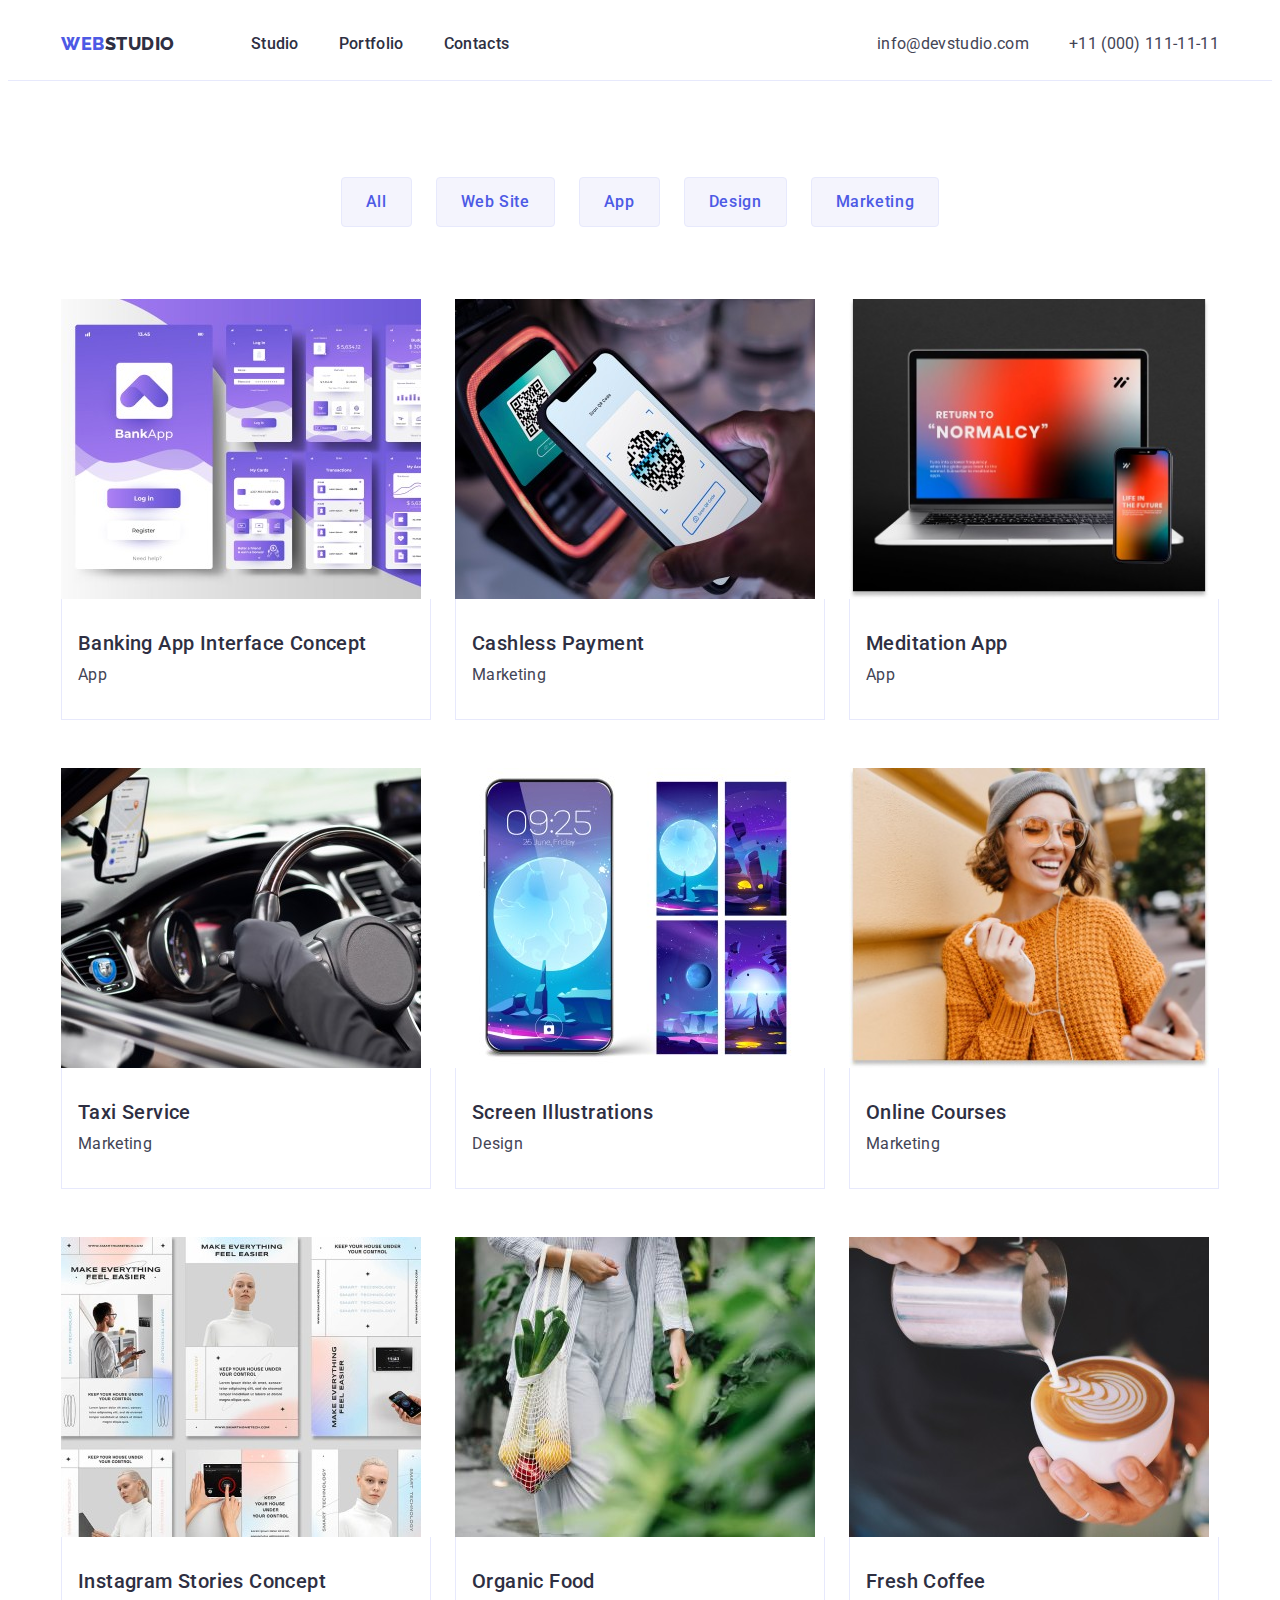
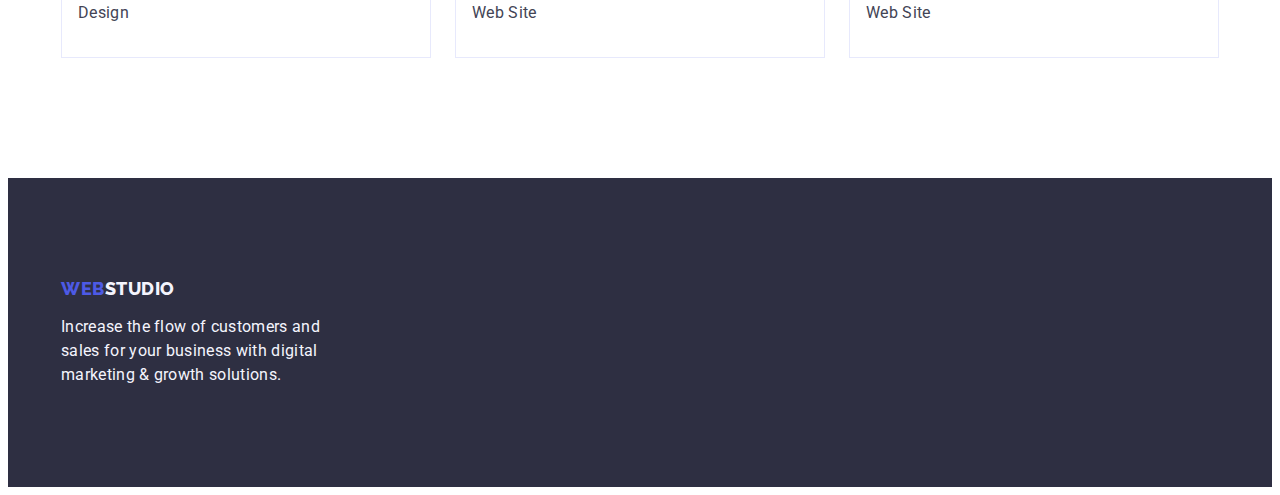
==== portfolio.html @ 17274f80 "Start" ====
<!DOCTYPE html>
<html lang="en">

<head>
    <meta charset="UTF-8">
    <meta http-equiv="X-UA-Compatible" content="IE=edge">
    <meta name="viewport" content="width=device-width, initial-scale=1.0">
    <meta name="description" content="WebStudio main page">
    <title>WebStudio - Effective Solutions for Your Business!</title>
    <link rel="preconnect" href="https://fonts.googleapis.com">
    <link rel="preconnect" href="https://fonts.gstatic.com" crossorigin>
    <link
        href="https://fonts.googleapis.com/css2?family=Raleway:wght@800&amp;family=Roboto:wght@400;500;700;900&amp;display=swap"
        rel="stylesheet">
    <link rel="stylesheet" href="https://cdnjs.cloudflare.com/ajax/libs/modern-normalize/2.0.0/modern-normalize.min.css"
        integrity="sha512-4xo8blKMVCiXpTaLzQSLSw3KFOVPWhm/TRtuPVc4WG6kUgjH6J03IBuG7JZPkcWMxJ5huwaBpOpnwYElP/m6wg=="
        crossorigin="anonymous" referrerpolicy="no-referrer" />

    <link rel="stylesheet" href="./css/styles.css">
</head>

<body>
    <header class="header">
        <div class="container header-container">
            <nav class="navigation-wrap">
                <a href="./index.html" class="logo link">Web<span class="header-studio-color">Studio</span></a>
                <ul class="list navigation-list">
                    <li><a href="./index.html" class="header-link link">Studio</a></li>
                    <li><a href="./portfolio.html" class="header-link link">Portfolio</a></li>
                    <li><a href="" class="header-link link">Contacts</a></li>
                </ul>
            </nav>
            <address class="header-address">
                <ul class="list address-list">
                    <li> <a href="mailto:info@devstudio.com" class="contact-link link">info@devstudio.com</a> </li>
                    <li> <a href="tel:+110001111111" class="contact-link link">+11 (000) 111-11-11</a> </li>
                </ul>
            </address>
        </div>
    </header>

    <main>
        <section class="section portfolio-main-section">
            <div class="container">
                <h1 class="visually-hidden"> Our works </h1>

                <ul class="list portfolio-buttons-wrap">
                    <li><button type="button" class="portfolio-filter-button">All</button></li>
                    <li><button type="button" class="portfolio-filter-button">Web Site</button></li>
                    <li><button type="button" class="portfolio-filter-button">App</button></li>
                    <li><button type="button" class="portfolio-filter-button">Design</button></li>
                    <li><button type="button" class="portfolio-filter-button">Marketing</button></li>
                </ul>

                <ul class="list portfolio-project-wrap">
                    <li class="portfolio-project-item">
                        <a class="link"> <img src="./images/banking-app-interface.jpg"
                                alt="The interface of a banking app" width="360" height="300">
                            <div class="portfolio-item-wrap">
                                <h2 class="portfolio-project-subhead">Banking App Interface Concept</h2>
                                <p class="portfolio-project-text">App</p>
                            </div>
                        </a>
                    </li>
                    <li class="portfolio-project-item">
                        <a class="link"> <img src="./images/cashless-payment.jpg"
                                alt="A phone scanning QR code for payment" width="360" height="300">
                            <div class="portfolio-item-wrap">
                                <h2 class="portfolio-project-subhead">Cashless Payment</h2>
                                <p class="portfolio-project-text">Marketing</p>
                            </div>
                        </a>
                    </li>
                    <li class="portfolio-project-item">
                        <a class="link"> <img src="./images/meditation-app.jpg"
                                alt="Interface of the meditation app on laptom and phone" width="360" height="300">
                            <div class="portfolio-item-wrap">
                                <h2 class="portfolio-project-subhead">Meditation App</h2>
                                <p class="portfolio-project-text">App</p>
                            </div>
                        </a>
                    </li>
                    <li class="portfolio-project-item">
                        <a class="link"> <img src="./images/taxi-service.jpg"
                                alt="A man driving a car looking at map on his phone" width="360" height="300">
                            <div class="portfolio-item-wrap">
                                <h2 class="portfolio-project-subhead">Taxi Service</h2>
                                <p class="portfolio-project-text">Marketing</p>
                            </div>
                        </a>
                    </li>
                    <li class="portfolio-project-item">
                        <a class="link"> <img src="./images/screen-illustrations.jpg"
                                alt=" Wallpapers with the Moon on a phone" width="360" height="300">
                            <div class="portfolio-item-wrap">
                                <h2 class="portfolio-project-subhead">Screen Illustrations</h2>
                                <p class="portfolio-project-text">Design</p>
                            </div>
                        </a>
                    </li>
                    <li class="portfolio-project-item">
                        <a class="link"> <img src="./images/online-courses.jpg" alt="A happy woman looking at her phone"
                                width="360" height="300">
                            <div class="portfolio-item-wrap">
                                <h2 class="portfolio-project-subhead">Online Courses</h2>
                                <p class="portfolio-project-text">Marketing</p>
                            </div>
                        </a>
                    </li>
                    <li class="portfolio-project-item">
                        <a class="link"> <img src="./images/instagram-stories.jpg"
                                alt="Various examples of stylelized Instagram stories" width="360" height="300">
                            <div class="portfolio-item-wrap">
                                <h2 class="portfolio-project-subhead">Instagram Stories Concept</h2>
                                <p class="portfolio-project-text">Design</p>
                            </div>
                        </a>
                    </li>
                    <li class="portfolio-project-item">
                        <a class="link"> <img src="./images/organic-food.jpg"
                                alt="A wooman walking with a bag of vegetables" width="360" height="300">
                            <div class="portfolio-item-wrap">
                                <h2 class="portfolio-project-subhead">Organic Food</h2>
                                <p class="portfolio-project-text">Web Site</p>
                            </div>
                        </a>
                    </li>
                    <li class="portfolio-project-item">
                        <a class="link"> <img src="./images/fresh-coffee.jpg" alt="A man pouring himself a cofee"
                                width="360" height="300">
                            <div class="portfolio-item-wrap">
                                <h2 class="portfolio-project-subhead">Fresh Coffee</h2>
                                <p class="portfolio-project-text">Web Site</p>
                            </div>
                        </a>
                    </li>
                </ul>
            </div>
        </section>
    </main>

    <footer class="footer">
        <div class="container">
            <a href="./index.html" class="logo link footer-logo">Web<span class="footer-studio-color">Studio</span></a>
            <p class="copyright-text">Increase the flow of customers and sales for your business with digital marketing
                &
                growth solutions.</p>
        </div>
    </footer>
</body>

</html>
---- css/styles.css ----
:root {
  --iris-color: #4d5ae5;
  --ocean-color: #404bbf;
  --navyblue-color: #2e2f42;
  --green-color: #31d0aa;
  --slate-color: #434455;
  --light-slate-color: #8e8f99;
  --cornflower-color: #e7e9fc;
  --cloud-color: #f4f4fd;
  --navyblue-modal-color: rgba(46, 47, 66, 0.4);
  --grey-color: rgba(46, 47, 66, 0.7);
  --white-color: #ffffff;
  --dairy-color: #fcfcfc;
}

body {
  font-family: "Roboto", sans-serif;
  color: #434455;
  background-color: #ffffff;
}

p,
ul,
ol,
h1,
h2,
h3,
h4,
h5,
h6 {
  margin: 0;
}

img {
  display: block;
}

ul {
  margin-top: 0;
  margin-bottom: 0;
  padding-left: 0;
}
.visually-hidden {
  position: absolute;
  width: 1px;
  height: 1px;
  margin: -1px;
  border: 0;
  padding: 0;

  white-space: nowrap;
  clip-path: inset(100%);
  clip: rect(0 0 0 0);
  overflow: hidden;
}

.logo {
  color: #4d5ae5;
  font-family: "Raleway", sans-serif;
  font-weight: 800;
  font-size: 18px;
  line-height: 1.17;
  letter-spacing: 0.03em;
  text-transform: uppercase;
  margin-right: 76px;
}

.link {
  text-decoration: none;
}

.list {
  list-style-type: none;
}

.container {
  width: 100%;
  max-width: 1158px;
  padding-left: 15px;
  padding-right: 15px;
  margin: 0 auto;
}

.section {
  padding-bottom: 120px;
}

/* -----------------Header---------------------*/

.header {
  padding-top: 24px;
  padding-bottom: 24px;
  border-bottom: 1px solid #e7e9fc;
}

.header-container {
  display: flex;
}

.navigation-wrap {
  display: flex;
  align-items: center;
}

.navigation-list {
  display: flex;
  gap: 40px;
}

.header-studio-color {
  color: #2e2f42;
  font-family: "Raleway", sans-serif;
  font-weight: 800;
  font-size: 18px;
  line-height: 1.17;
  letter-spacing: 0.03em;
  text-transform: uppercase;
}

.header-link {
  font-weight: 500;
  font-size: 16px;
  line-height: 1.5;
  letter-spacing: 0.02em;
  color: #2e2f42;
  padding-top: 24px;
  padding-bottom: 24px;
}

.header-link:hover {
  color: #404bbf;
}

.header-link:focus {
  color: #404bbf;
}

.header-address {
  color: #434455;
  font-style: normal;
  margin-left: auto;
}

.address-list {
  display: flex;
  gap: 40px;
}

.contact-link {
  font-weight: 400;
  font-size: 16px;
  line-height: 1.5;
  letter-spacing: 0.02em;
  font-style: normal;
  color: #434455;
  padding-top: 24px;
  padding-bottom: 24px;
}
.contact-link:hover {
  color: #404bbf;
}

.contact-link:focus {
  color: #404bbf;
}

/* -----------------Footer---------------------*/

.footer {
  background-color: #2e2f42;
  padding: 100px 0;
}

.footer-studio-color {
  color: #f4f4fd;
}

.footer-logo {
  display: inline-block;
  margin-bottom: 16px;
}

.copyright-text {
  font-size: 16px;
  line-height: 1.5;
  letter-spacing: 0.02em;
  color: #f4f4fd;
  width: 100%;
  max-width: 264px;
}

/* -----------------Studio Hero-----------------*/

.hero-section {
  background-color: #2e2f42;
  padding: 188px 0;
}

.hero-head {
  color: #ffffff;
  font-weight: 700;
  font-size: 56px;
  line-height: 60px;
  text-align: center;
  letter-spacing: 0.02em;
  line-height: 1.07;
  max-width: 496px;
  margin: 0 auto 48px auto;
}

.studio-hero-button {
  background-color: #4d5ae5;
  color: #ffffff;
  box-shadow: 0px 4px 4px rgba(0, 0, 0, 0.15);
  border-radius: 4px;
  cursor: pointer;
  font-family: "Roboto", sans-serif;
  font-weight: 500;
  font-size: 16px;
  line-height: 1.5;
  letter-spacing: 0.04em;
  display: flex;
  flex-direction: row;
  align-items: flex-start;
  padding: 16px 32px;
  gap: 10px;
  border: none;
  display: block;
  margin: 0 auto;
  min-width: 169px;
  height: 56px;
}

.studio-hero-button:hover {
  background-color: #404bbf;
}

.studio-hero-button:focus {
  background-color: #404bbf;
}

/* ---------------Studio About Us---------------*/

.about-us-section {
  padding: 120px 0;
}

.about-us-wrap {
  display: flex;
  gap: 24px;
}

.about-us-item {
  flex-basis: calc((100% - 24px * 3) / 4);
}

.about-us-head {
  font-weight: 500;
  font-size: 20px;
  line-height: 1.2;
  letter-spacing: 0.02em;
  color: #2e2f42;
  margin-bottom: 8px;
}

.about-us-text {
  font-size: 16px;
  line-height: 1.5;
  letter-spacing: 0.02em;
  color: #434455;
}

/* ---------------Studio What We Do---------------*/

.we-doing-head {
  font-weight: 700;
  font-size: 36px;
  line-height: 1.11;
  text-align: center;
  letter-spacing: 0.02em;
  text-transform: capitalize;
  color: #2e2f42;
  margin-bottom: 72px;
}

.we-doing-list {
  display: flex;
  gap: 24px;
}

.we-doing-item {
  flex-basis: calc((100% - 2 * 24px) / 3);
}

/* ---------------Studio Our Team---------------*/

.our-team-section {
  background-color: #f4f4fd;
  padding: 120px 0;
}

.our-team-head {
  font-weight: 700;
  font-size: 36px;
  line-height: 1.11;
  text-align: center;
  letter-spacing: 0.02em;
  text-transform: capitalize;
  color: #2e2f42;
  margin-bottom: 72px;
}

.team-list {
  display: flex;
  gap: 24px;
}

.team-wrap {
  padding: 32px 16px;
}

.our-team-item {
  background-color: #ffffff;
  border-radius: 0px 0px 4px 4px;
}

.our-team-subhead {
  font-weight: 500;
  font-size: 20px;
  line-height: 1.2;
  text-align: center;
  letter-spacing: 0.02em;
  color: #2e2f42;
  margin-bottom: 8px;
}

.our-team-text {
  font-size: 16px;
  line-height: 1.5;
  text-align: center;
  letter-spacing: 0.02em;
  color: #434455;
}

/* ---------------Poertfolio Page---------------*/

.portfolio-main-section {
  padding: 96px 0 120px 0;
}

.portfolio-buttons-wrap {
  display: flex;
  justify-content: center;
  margin-bottom: 72px;
  gap: 24px;
}

.portfolio-filter-button {
  color: #4d5ae5;
  background-color: #f4f4fd;
  font-family: "Roboto", sans-serif;
  font-weight: 500;
  font-size: 16px;
  line-height: 1.5;
  text-align: center;
  letter-spacing: 0.04em;
  cursor: pointer;
  padding: 12px 24px;
  border: 1px solid #e7e9fc;
  border-radius: 4px;
}

.portfolio-filter-button:hover {
  color: #ffffff;
  background-color: #404bbf;
  border-radius: 4px;
  border: 1px solid transparent;
  box-shadow: 0px 3px 1px rgba(0, 0, 0, 0.1), 0px 2px 1px rgba(0, 0, 0, 0.08),
    0px 2px 2px rgba(0, 0, 0, 0.12);
}

.portfolio-filter-button:focus {
  color: #ffffff;
  background-color: #404bbf;
  border: 1px solid transparent;
  box-shadow: 0px 3px 1px rgba(0, 0, 0, 0.1), 0px 2px 1px rgba(0, 0, 0, 0.08),
    0px 2px 2px rgba(0, 0, 0, 0.12);
}

.portfolio-project-item {
  width: calc((100% - 48px) / 3);
}

.portfolio-project-wrap {
  display: flex;
  flex-wrap: wrap;
  justify-content: center;
  column-gap: 24px;
  row-gap: 48px;
}

.portfolio-item-wrap {
  border: 1px solid #e7e9fc;
  border-top: none;
  padding: 32px 16px;
}

.portfolio-project-subhead {
  font-weight: 500;
  font-size: 20px;
  line-height: 1.2;
  letter-spacing: 0.02em;
  color: #2e2f42;
  margin-bottom: 8px;
}

.portfolio-project-text {
  font-size: 16px;
  line-height: 1.5;
  letter-spacing: 0.02em;
  color: #434455;
}
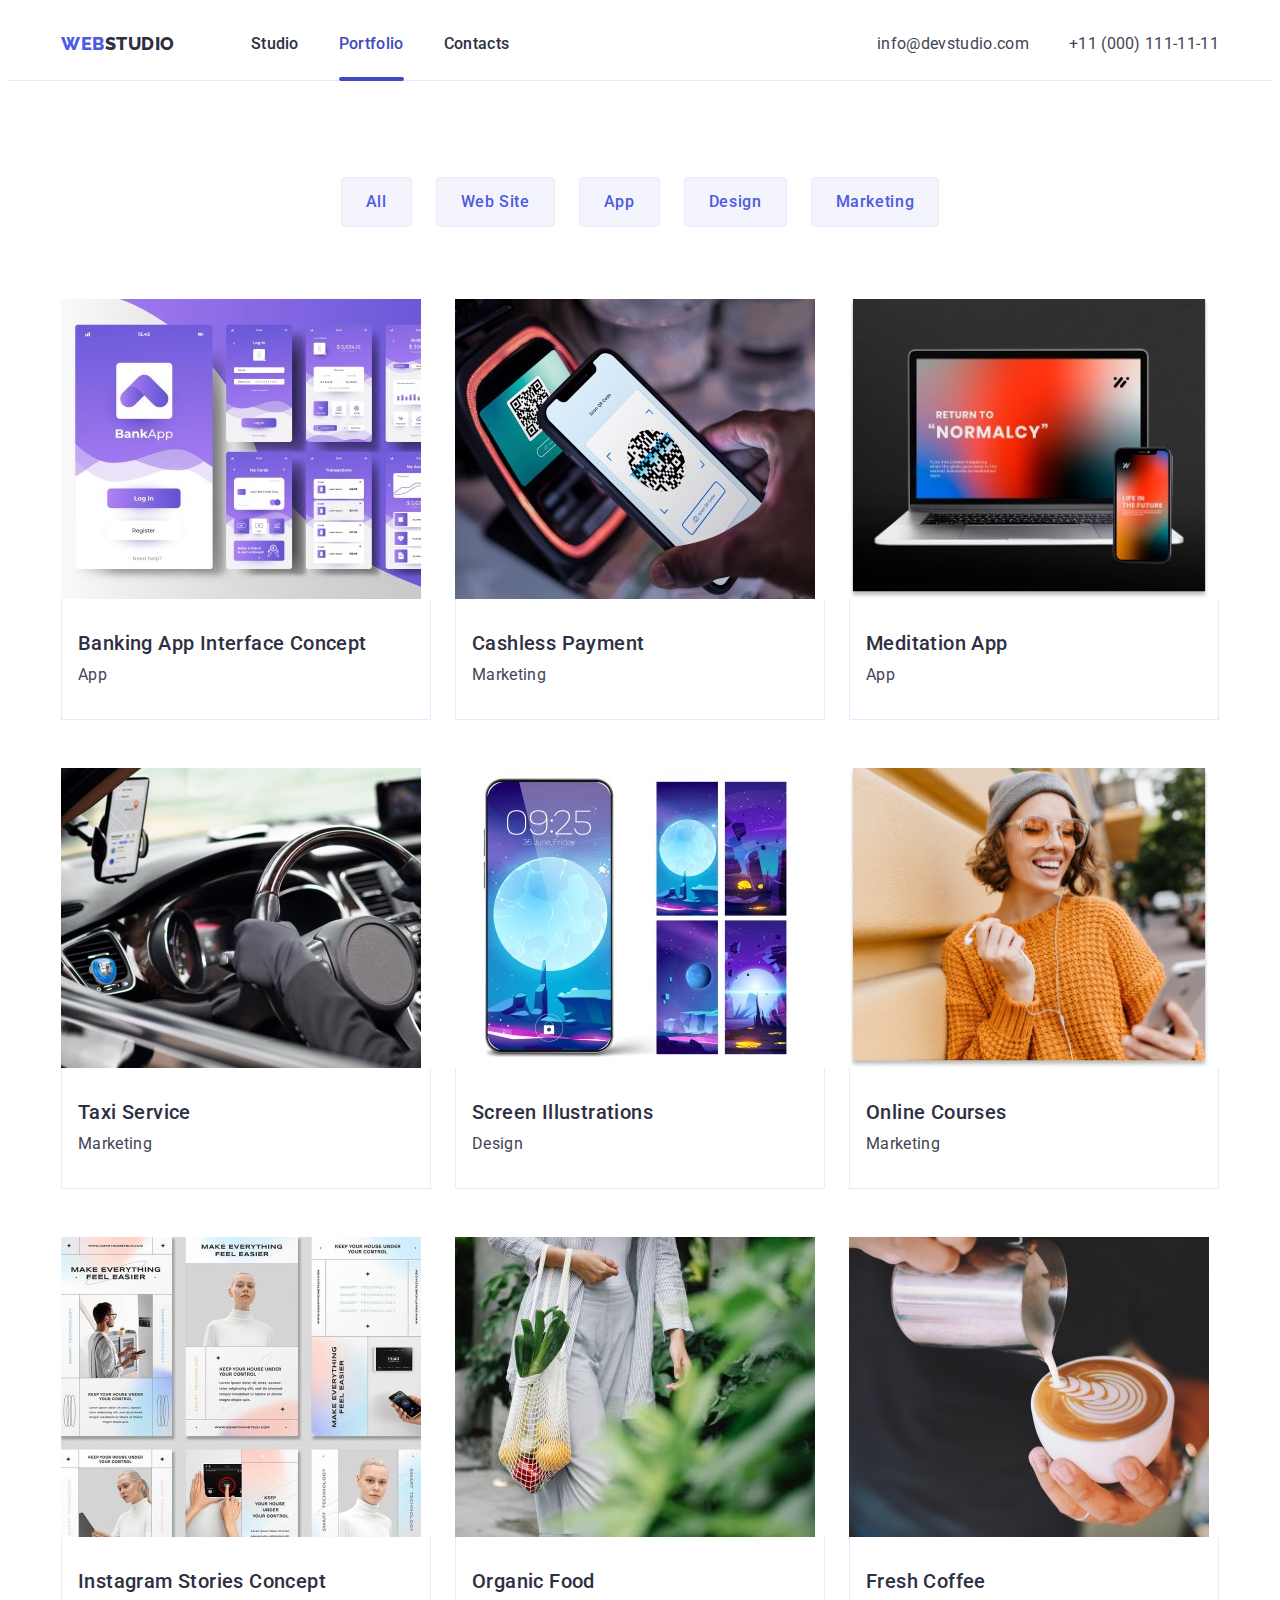
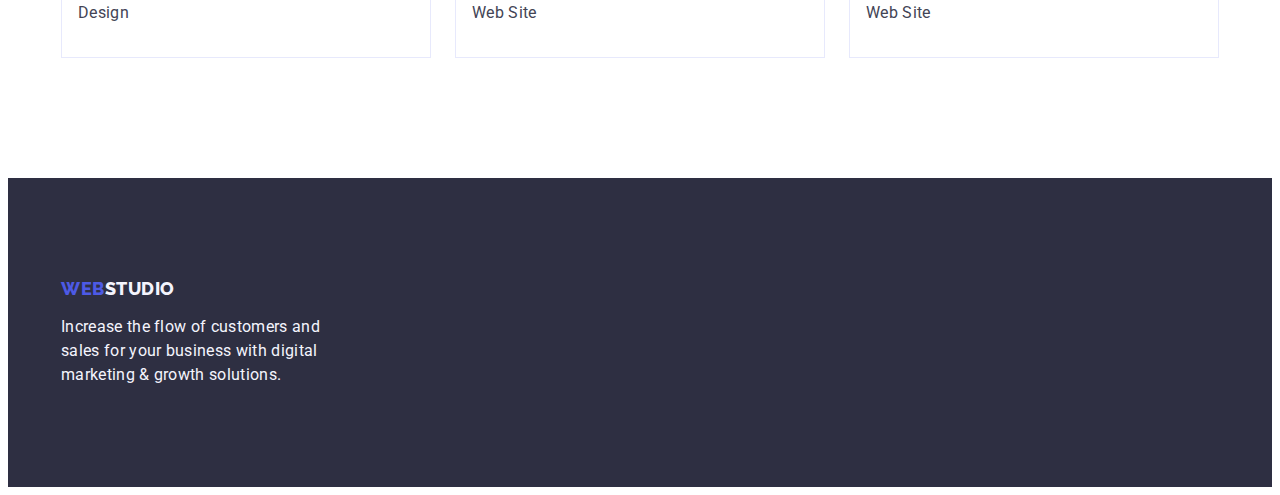
==== commit 72eac2ae: "Commit 1" ====
--- a/portfolio.html
+++ b/portfolio.html
@@ -26,7 +26,7 @@
                 <a href="./index.html" class="logo link">Web<span class="header-studio-color">Studio</span></a>
                 <ul class="list navigation-list">
                     <li><a href="./index.html" class="header-link link">Studio</a></li>
-                    <li><a href="./portfolio.html" class="header-link link">Portfolio</a></li>
+                    <li><a href="./portfolio.html" class="header-link link current">Portfolio</a></li>
                     <li><a href="" class="header-link link">Contacts</a></li>
                 </ul>
             </nav>
--- a/css/styles.css
+++ b/css/styles.css
@@ -125,6 +125,7 @@
   color: #2e2f42;
   padding-top: 24px;
   padding-bottom: 24px;
+  transition: color 250ms cubic-bezier(0.4, 0, 0.2, 1);
 }
 
 .header-link:hover {
@@ -155,6 +156,7 @@
   color: #434455;
   padding-top: 24px;
   padding-bottom: 24px;
+  transition: color 250ms cubic-bezier(0.4, 0, 0.2, 1);
 }
 .contact-link:hover {
   color: #404bbf;
@@ -171,6 +173,10 @@
   padding: 100px 0;
 }
 
+.footer-container {
+  display: flex;
+}
+
 .footer-studio-color {
   color: #f4f4fd;
 }
@@ -194,6 +200,15 @@
 .hero-section {
   background-color: #2e2f42;
   padding: 188px 0;
+  background-image: linear-gradient(
+      to bottom,
+      rgba(46, 47, 66, 0.7),
+      rgba(46, 47, 66, 0.7)
+    ),
+    url(../images/hero-background.jpg);
+  background-repeat: no-repeat;
+  background-position: center;
+  background-size: contain;
 }
 
 .hero-head {
@@ -229,6 +244,7 @@
   margin: 0 auto;
   min-width: 169px;
   height: 56px;
+  transition: background-color 250ms cubic-bezier(0.4, 0, 0.2, 1);
 }
 
 .studio-hero-button:hover {
@@ -252,6 +268,13 @@
 
 .about-us-item {
   flex-basis: calc((100% - 24px * 3) / 4);
+}
+
+.about-us-box {
+  width: 100%;
+  min-height: 112px;
+  background-color: #f4f4fd;
+  border-radius: 4px;
 }
 
 .about-us-head {
@@ -340,6 +363,37 @@
   text-align: center;
   letter-spacing: 0.02em;
   color: #434455;
+}
+
+/* ---------------Studio Customers---------------*/
+
+.customers-section {
+  padding-top: 120px;
+}
+
+.customers-head {
+  font-size: 36px;
+  line-height: 1.11;
+
+  text-align: center;
+  letter-spacing: 0.02em;
+  text-transform: capitalize;
+  margin-bottom: 72px;
+
+  color: #2e2f42;
+}
+
+.customers-list {
+  display: flex;
+  gap: 24px;
+  justify-content: center;
+}
+
+.customers-item {
+  width: calc((100% - 5 * 24px) / 6);
+  min-height: 88px;
+  border: 1px solid #8e8f99;
+  border-radius: 4px;
 }
 
 /* ---------------Poertfolio Page---------------*/
@@ -368,12 +422,14 @@
   padding: 12px 24px;
   border: 1px solid #e7e9fc;
   border-radius: 4px;
+  transition: background-color 250ms cubic-bezier(0.4, 0, 0.2, 1),
+    box-shadow 250ms cubic-bezier(0.4, 0, 0.2, 1),
+    color 250ms cubic-bezier(0.4, 0, 0.2, 1);
 }
 
 .portfolio-filter-button:hover {
   color: #ffffff;
   background-color: #404bbf;
-  border-radius: 4px;
   border: 1px solid transparent;
   box-shadow: 0px 3px 1px rgba(0, 0, 0, 0.1), 0px 2px 1px rgba(0, 0, 0, 0.08),
     0px 2px 2px rgba(0, 0, 0, 0.12);
@@ -420,3 +476,21 @@
   letter-spacing: 0.02em;
   color: #434455;
 }
+
+/* ---------------Additional stylization---------------*/
+
+.current {
+  position: relative;
+  color: #404bbf;
+}
+
+.current::after {
+  content: "";
+  position: absolute;
+  left: 0;
+  bottom: -4px;
+  width: 100%;
+  height: 4px;
+  background-color: #404bbf;
+  border-radius: 2px;
+}
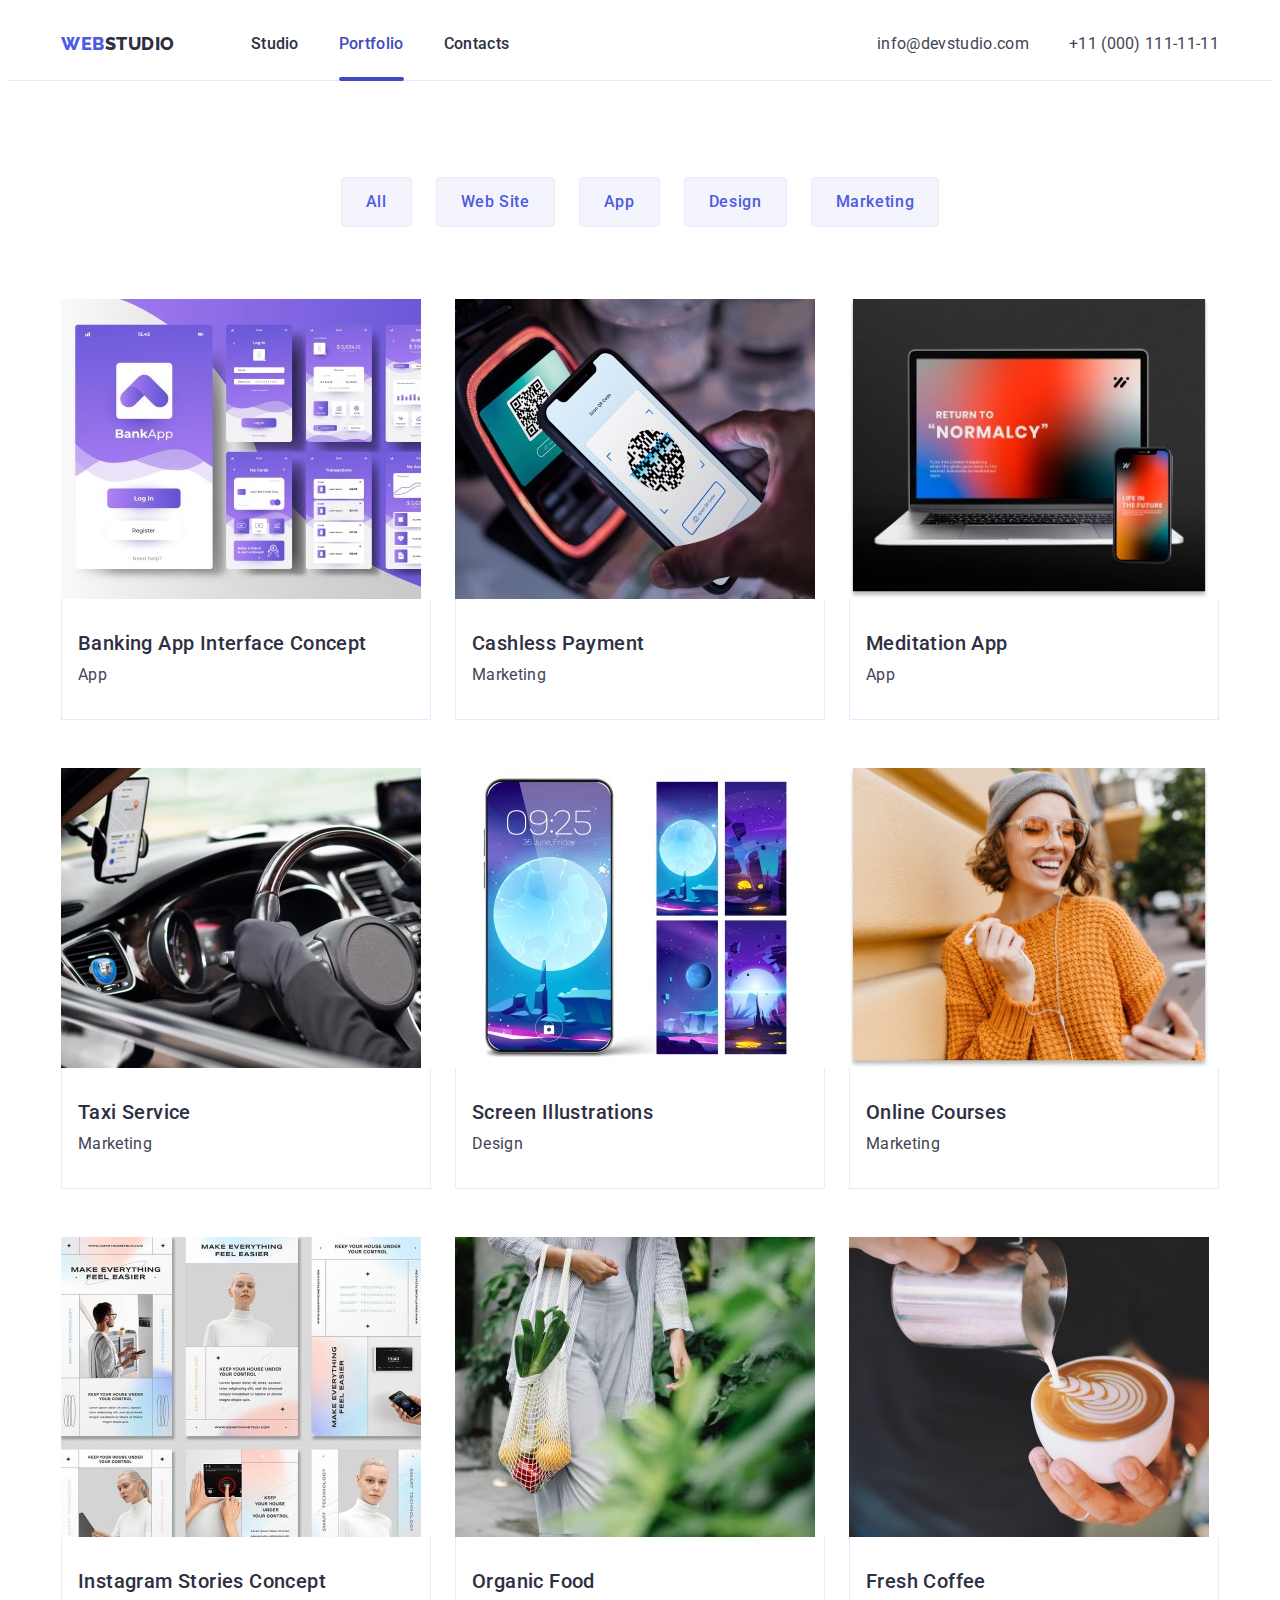
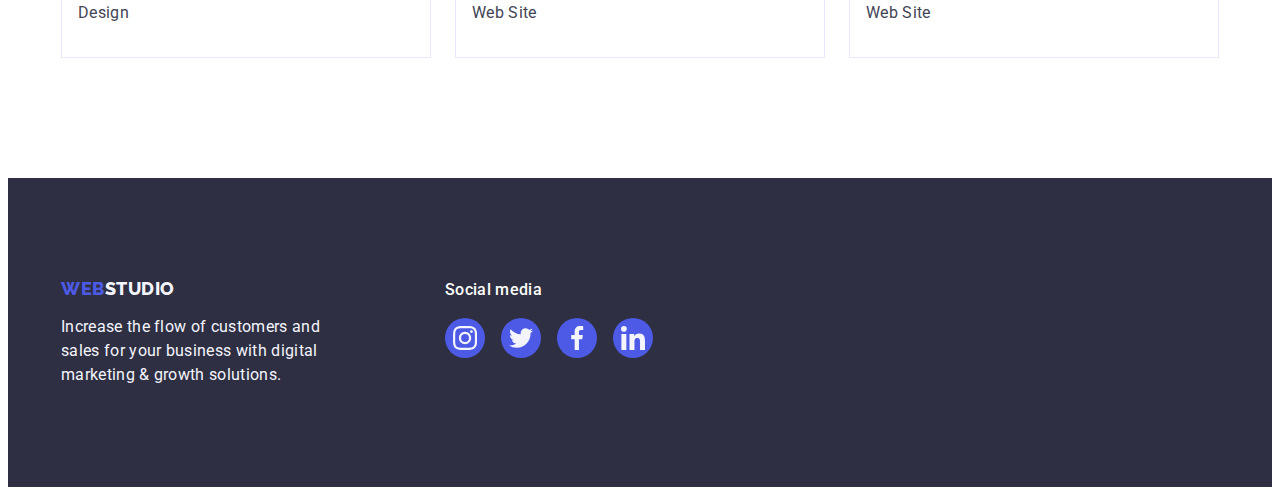
==== commit 0771d1d7: "Commit 2" ====
--- a/portfolio.html
+++ b/portfolio.html
@@ -140,11 +140,56 @@
     </main>
 
     <footer class="footer">
-        <div class="container">
-            <a href="./index.html" class="logo link footer-logo">Web<span class="footer-studio-color">Studio</span></a>
-            <p class="copyright-text">Increase the flow of customers and sales for your business with digital marketing
-                &
-                growth solutions.</p>
+        <div class="container footer-container">
+            <div>
+                <a href="./index.html" class="logo link footer-logo">Web<span
+                        class="footer-studio-color">Studio</span></a>
+                <p class="copyright-text">Increase the flow of customers and sales for your business with digital
+                    marketing
+                    &
+                    growth solutions.</p>
+            </div>
+            <div>
+                <p class="footer-social-text">Social media</p>
+                <ul class="list footer-social-list">
+                    <li class="footer-social-item">
+                        <a href="" class="footer-social-link">
+                            <span>
+                                <svg class="footer-social-icon" width="24" height="24">
+                                    <use href="/images/icons.svg#icon-instagram"></use>
+                                </svg>
+                            </span>
+                        </a>
+                    </li>
+                    <li class="footer-social-item">
+                        <a href="" class="footer-social-link">
+                            <span>
+                                <svg class="footer-social-icon" width="24" height="24">
+                                    <use href="/images/icons.svg#icon-twitter"></use>
+                                </svg>
+                            </span>
+                        </a>
+                    </li>
+                    <li class="footer-social-item">
+                        <a href="" class="footer-social-link">
+                            <span>
+                                <svg class="footer-social-icon" width="24" height="24">
+                                    <use href="/images/icons.svg#icon-facebook"></use>
+                                </svg>
+                            </span>
+                        </a>
+                    </li>
+                    <li class="footer-social-item">
+                        <a href="" class="footer-social-link">
+                            <span>
+                                <svg class="footer-social-icon" width="24" height="24">
+                                    <use href="/images/icons.svg#icon-linkedin"></use>
+                                </svg>
+                            </span>
+                        </a>
+                    </li>
+                </ul>
+            </div>
         </div>
     </footer>
 </body>
--- a/css/styles.css
+++ b/css/styles.css
@@ -175,6 +175,7 @@
 
 .footer-container {
   display: flex;
+  gap: 120px;
 }
 
 .footer-studio-color {
@@ -193,6 +194,51 @@
   color: #f4f4fd;
   width: 100%;
   max-width: 264px;
+}
+
+.footer-social-text {
+  font-weight: 500;
+  font-size: 16px;
+  line-height: 1.5;
+  letter-spacing: 0.02em;
+  color: #ffffff;
+  margin-bottom: 16px;
+}
+
+.footer-social-list {
+  display: flex;
+  align-items: center;
+  justify-content: center;
+  gap: 16px;
+  min-width: calc((100% - 16 * 3) / 4);
+}
+
+.footer-social-item {
+  width: 40px;
+  height: 40px;
+}
+
+.footer-social-link span {
+  min-width: 100%;
+  min-height: 100%;
+  border-radius: 50%;
+  background-color: #4d5ae5;
+  display: flex;
+  align-items: center;
+  justify-content: center;
+  transition: background-color 250ms cubic-bezier(0.4, 0, 0.2, 1);
+}
+
+.footer-social-icon {
+  fill: #f4f4fd;
+}
+
+.footer-social-link:hover span {
+  background-color: #31d0aa;
+}
+
+.footer-social-link:focus span {
+  background-color: #31d0aa;
 }
 
 /* -----------------Studio Hero-----------------*/
@@ -275,6 +321,15 @@
   min-height: 112px;
   background-color: #f4f4fd;
   border-radius: 4px;
+  position: relative;
+}
+
+.about-us-icon {
+  position: absolute;
+  right: 3.35%;
+  bottom: 0%;
+  left: 100px;
+  top: 24px;
 }
 
 .about-us-head {
@@ -345,6 +400,45 @@
 .our-team-item {
   background-color: #ffffff;
   border-radius: 0px 0px 4px 4px;
+  box-shadow: 0px 1px 6px rgba(46, 47, 66, 0.08),
+    0px 1px 1px rgba(46, 47, 66, 0.16), 0px 2px 1px rgba(46, 47, 66, 0.08);
+}
+
+.our-team-contacts {
+  max-width: 232px;
+  display: flex;
+  justify-content: center;
+  align-items: center;
+  gap: 24px;
+  margin: 8px 16px 32px 16px;
+}
+
+.our-team-contact {
+  width: 40px;
+  height: 40px;
+}
+
+.our-team-link span {
+  min-width: 100%;
+  min-height: 100%;
+  border-radius: 50%;
+  background-color: #4d5ae5;
+  display: flex;
+  align-items: center;
+  justify-content: center;
+  transition: background-color 250ms cubic-bezier(0.4, 0, 0.2, 1);
+}
+
+.our-team-link:hover span {
+  background-color: #404bbf;
+}
+
+.our-team-link:focus span {
+  background-color: #404bbf;
+}
+
+.our-team-icon {
+  fill: #f4f4fd;
 }
 
 .our-team-subhead {
@@ -394,6 +488,36 @@
   min-height: 88px;
   border: 1px solid #8e8f99;
   border-radius: 4px;
+  transition: border 250ms cubic-bezier(0.4, 0, 0.2, 1);
+}
+
+.customers-link {
+  color: #8e8f99;
+  display: block;
+  min-width: 100%;
+  min-height: 100%;
+}
+
+.customers-link span {
+  position: relative;
+}
+
+.customers-icon {
+  fill: currentColor;
+  position: absolute;
+  left: 32px;
+  top: 16px;
+  transition: fill 250ms cubic-bezier(0.4, 0, 0.2, 1);
+}
+
+.customers-link:hover .customers-icon,
+.customers-link:focus .customers-icon {
+  fill: #404bbf;
+}
+
+.customers-item:hover,
+.customers-item:focus {
+  border: 1px solid #404bbf;
 }
 
 /* ---------------Poertfolio Page---------------*/
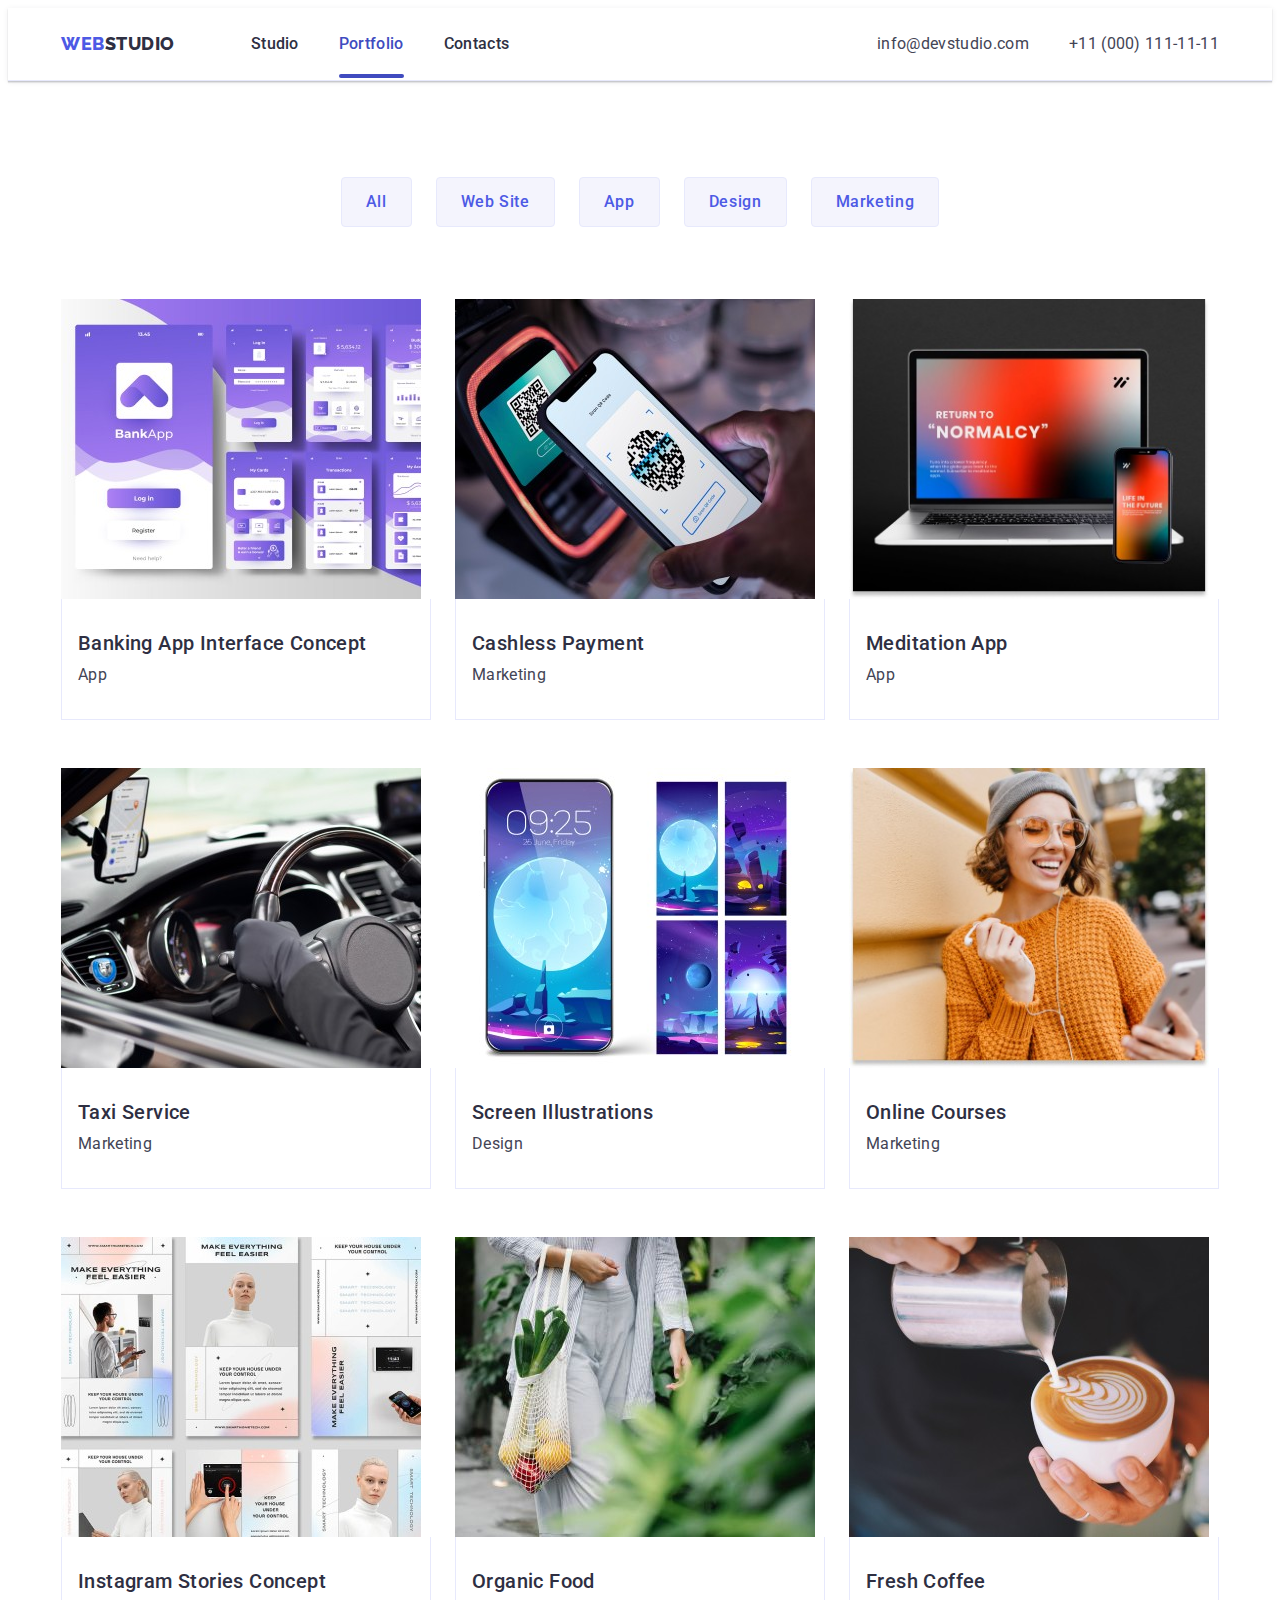
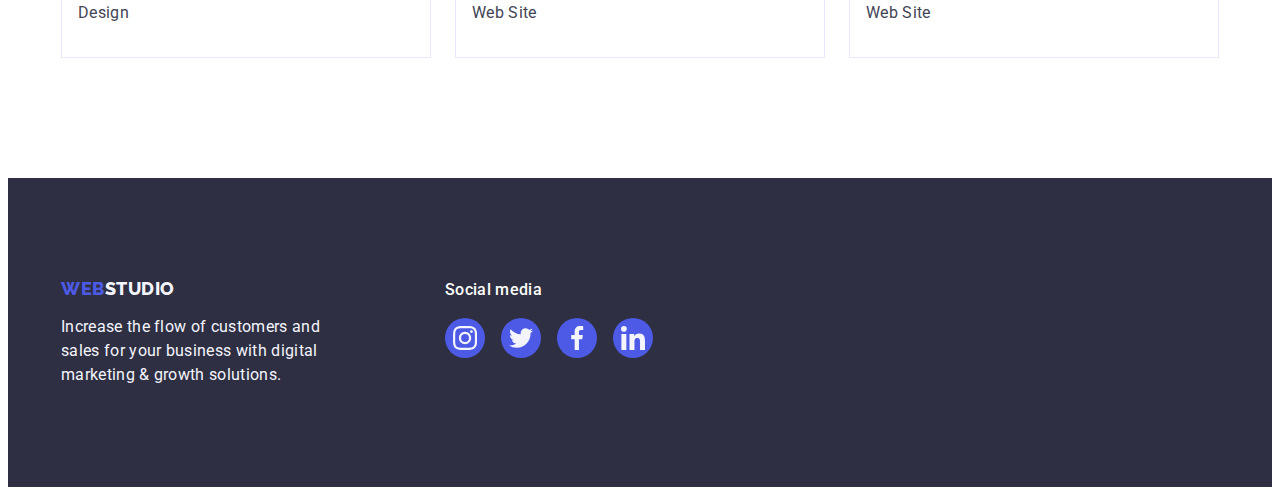
==== commit 0403b9b1: "Second Submission" ====
--- a/portfolio.html
+++ b/portfolio.html
@@ -54,8 +54,14 @@
 
                 <ul class="list portfolio-project-wrap">
                     <li class="portfolio-project-item">
-                        <a class="link"> <img src="./images/banking-app-interface.jpg"
-                                alt="The interface of a banking app" width="360" height="300">
+                        <a class="link portfolio-project-link">
+                            <div class="overlay-block">
+                                <img src="./images/banking-app-interface.jpg" alt="The interface of a banking app"
+                                    width="360" height="300">
+                                <p class="overlay-text"> 14 Stylish and User-Friendly App Design Concepts · Task Manager
+                                    App · Calorie Tracker App · Exotic Fruit Ecommerce App ·
+                                    Cloud Storage App </p>
+                            </div>
                             <div class="portfolio-item-wrap">
                                 <h2 class="portfolio-project-subhead">Banking App Interface Concept</h2>
                                 <p class="portfolio-project-text">App</p>
@@ -63,8 +69,14 @@
                         </a>
                     </li>
                     <li class="portfolio-project-item">
-                        <a class="link"> <img src="./images/cashless-payment.jpg"
-                                alt="A phone scanning QR code for payment" width="360" height="300">
+                        <a class="link portfolio-project-link">
+                            <div class="overlay-block">
+                                <img src="./images/cashless-payment.jpg" alt="A phone scanning QR code for payment"
+                                    width="360" height="300">
+                                <p class="overlay-text"> 14 Stylish and User-Friendly App Design Concepts · Task Manager
+                                    App · Calorie Tracker App · Exotic Fruit Ecommerce App ·
+                                    Cloud Storage App </p>
+                            </div>
                             <div class="portfolio-item-wrap">
                                 <h2 class="portfolio-project-subhead">Cashless Payment</h2>
                                 <p class="portfolio-project-text">Marketing</p>
@@ -72,8 +84,14 @@
                         </a>
                     </li>
                     <li class="portfolio-project-item">
-                        <a class="link"> <img src="./images/meditation-app.jpg"
-                                alt="Interface of the meditation app on laptom and phone" width="360" height="300">
+                        <a class="link portfolio-project-link">
+                            <div class="overlay-block">
+                                <img src="./images/meditation-app.jpg"
+                                    alt="Interface of the meditation app on laptom and phone" width="360" height="300">
+                                <p class="overlay-text"> 14 Stylish and User-Friendly App Design Concepts · Task Manager
+                                    App · Calorie Tracker App · Exotic Fruit Ecommerce App ·
+                                    Cloud Storage App </p>
+                            </div>
                             <div class="portfolio-item-wrap">
                                 <h2 class="portfolio-project-subhead">Meditation App</h2>
                                 <p class="portfolio-project-text">App</p>
@@ -81,8 +99,14 @@
                         </a>
                     </li>
                     <li class="portfolio-project-item">
-                        <a class="link"> <img src="./images/taxi-service.jpg"
-                                alt="A man driving a car looking at map on his phone" width="360" height="300">
+                        <a class="link portfolio-project-link">
+                            <div class="overlay-block">
+                                <img src="./images/taxi-service.jpg"
+                                    alt="A man driving a car looking at map on his phone" width="360" height="300">
+                                <p class="overlay-text"> 14 Stylish and User-Friendly App Design Concepts · Task Manager
+                                    App · Calorie Tracker App · Exotic Fruit Ecommerce App ·
+                                    Cloud Storage App </p>
+                            </div>
                             <div class="portfolio-item-wrap">
                                 <h2 class="portfolio-project-subhead">Taxi Service</h2>
                                 <p class="portfolio-project-text">Marketing</p>
@@ -90,8 +114,14 @@
                         </a>
                     </li>
                     <li class="portfolio-project-item">
-                        <a class="link"> <img src="./images/screen-illustrations.jpg"
-                                alt=" Wallpapers with the Moon on a phone" width="360" height="300">
+                        <a class="link portfolio-project-link">
+                            <div class="overlay-block">
+                                <img src="./images/screen-illustrations.jpg" alt=" Wallpapers with the Moon on a phone"
+                                    width="360" height="300">
+                                <p class="overlay-text"> 14 Stylish and User-Friendly App Design Concepts · Task Manager
+                                    App · Calorie Tracker App · Exotic Fruit Ecommerce App ·
+                                    Cloud Storage App </p>
+                            </div>
                             <div class="portfolio-item-wrap">
                                 <h2 class="portfolio-project-subhead">Screen Illustrations</h2>
                                 <p class="portfolio-project-text">Design</p>
@@ -99,8 +129,14 @@
                         </a>
                     </li>
                     <li class="portfolio-project-item">
-                        <a class="link"> <img src="./images/online-courses.jpg" alt="A happy woman looking at her phone"
-                                width="360" height="300">
+                        <a class="link portfolio-project-link">
+                            <div class="overlay-block">
+                                <img src="./images/online-courses.jpg" alt="A happy woman looking at her phone"
+                                    width="360" height="300">
+                                <p class="overlay-text"> 14 Stylish and User-Friendly App Design Concepts · Task Manager
+                                    App · Calorie Tracker App · Exotic Fruit Ecommerce App ·
+                                    Cloud Storage App </p>
+                            </div>
                             <div class="portfolio-item-wrap">
                                 <h2 class="portfolio-project-subhead">Online Courses</h2>
                                 <p class="portfolio-project-text">Marketing</p>
@@ -108,8 +144,14 @@
                         </a>
                     </li>
                     <li class="portfolio-project-item">
-                        <a class="link"> <img src="./images/instagram-stories.jpg"
-                                alt="Various examples of stylelized Instagram stories" width="360" height="300">
+                        <a class="link portfolio-project-link">
+                            <div class="overlay-block">
+                                <img src="./images/instagram-stories.jpg"
+                                    alt="Various examples of stylelized Instagram stories" width="360" height="300">
+                                <p class="overlay-text"> 14 Stylish and User-Friendly App Design Concepts · Task Manager
+                                    App · Calorie Tracker App · Exotic Fruit Ecommerce App ·
+                                    Cloud Storage App </p>
+                            </div>
                             <div class="portfolio-item-wrap">
                                 <h2 class="portfolio-project-subhead">Instagram Stories Concept</h2>
                                 <p class="portfolio-project-text">Design</p>
@@ -117,8 +159,14 @@
                         </a>
                     </li>
                     <li class="portfolio-project-item">
-                        <a class="link"> <img src="./images/organic-food.jpg"
-                                alt="A wooman walking with a bag of vegetables" width="360" height="300">
+                        <a class="link portfolio-project-link">
+                            <div class="overlay-block">
+                                <img src="./images/organic-food.jpg" alt="A wooman walking with a bag of vegetables"
+                                    width="360" height="300">
+                                <p class="overlay-text"> 14 Stylish and User-Friendly App Design Concepts · Task Manager
+                                    App · Calorie Tracker App · Exotic Fruit Ecommerce App ·
+                                    Cloud Storage App </p>
+                            </div>
                             <div class="portfolio-item-wrap">
                                 <h2 class="portfolio-project-subhead">Organic Food</h2>
                                 <p class="portfolio-project-text">Web Site</p>
@@ -126,8 +174,14 @@
                         </a>
                     </li>
                     <li class="portfolio-project-item">
-                        <a class="link"> <img src="./images/fresh-coffee.jpg" alt="A man pouring himself a cofee"
-                                width="360" height="300">
+                        <a class="link portfolio-project-link">
+                            <div class="overlay-block">
+                                <img src="./images/fresh-coffee.jpg" alt="A man pouring himself a cofee" width="360"
+                                    height="300">
+                                <p class="overlay-text"> 14 Stylish and User-Friendly App Design Concepts · Task Manager
+                                    App · Calorie Tracker App · Exotic Fruit Ecommerce App ·
+                                    Cloud Storage App </p>
+                            </div>
                             <div class="portfolio-item-wrap">
                                 <h2 class="portfolio-project-subhead">Fresh Coffee</h2>
                                 <p class="portfolio-project-text">Web Site</p>
@@ -141,7 +195,7 @@
 
     <footer class="footer">
         <div class="container footer-container">
-            <div>
+            <div class="footer-copyright">
                 <a href="./index.html" class="logo link footer-logo">Web<span
                         class="footer-studio-color">Studio</span></a>
                 <p class="copyright-text">Increase the flow of customers and sales for your business with digital
@@ -154,44 +208,37 @@
                 <ul class="list footer-social-list">
                     <li class="footer-social-item">
                         <a href="" class="footer-social-link">
-                            <span>
-                                <svg class="footer-social-icon" width="24" height="24">
-                                    <use href="/images/icons.svg#icon-instagram"></use>
-                                </svg>
-                            </span>
-                        </a>
-                    </li>
-                    <li class="footer-social-item">
-                        <a href="" class="footer-social-link">
-                            <span>
-                                <svg class="footer-social-icon" width="24" height="24">
-                                    <use href="/images/icons.svg#icon-twitter"></use>
-                                </svg>
-                            </span>
-                        </a>
-                    </li>
-                    <li class="footer-social-item">
-                        <a href="" class="footer-social-link">
-                            <span>
-                                <svg class="footer-social-icon" width="24" height="24">
-                                    <use href="/images/icons.svg#icon-facebook"></use>
-                                </svg>
-                            </span>
-                        </a>
-                    </li>
-                    <li class="footer-social-item">
-                        <a href="" class="footer-social-link">
-                            <span>
-                                <svg class="footer-social-icon" width="24" height="24">
-                                    <use href="/images/icons.svg#icon-linkedin"></use>
-                                </svg>
-                            </span>
+                            <svg class="footer-social-icon" width="24" height="24">
+                                <use href="/images/icons.svg#icon-instagram"></use>
+                            </svg>
+                        </a>
+                    </li>
+                    <li class="footer-social-item">
+                        <a href="" class="footer-social-link">
+                            <svg class="footer-social-icon" width="24" height="24">
+                                <use href="/images/icons.svg#icon-twitter"></use>
+                            </svg>
+                        </a>
+                    </li>
+                    <li class="footer-social-item">
+                        <a href="" class="footer-social-link">
+                            <svg class="footer-social-icon" width="24" height="24">
+                                <use href="/images/icons.svg#icon-facebook"></use>
+                            </svg>
+                        </a>
+                    </li>
+                    <li class="footer-social-item">
+                        <a href="" class="footer-social-link">
+                            <svg class="footer-social-icon" width="24" height="24">
+                                <use href="/images/icons.svg#icon-linkedin"></use>
+                            </svg>
                         </a>
                     </li>
                 </ul>
             </div>
         </div>
     </footer>
+
 </body>
 
 </html>--- a/css/styles.css
+++ b/css/styles.css
@@ -91,6 +91,8 @@
   padding-top: 24px;
   padding-bottom: 24px;
   border-bottom: 1px solid #e7e9fc;
+  box-shadow: 0px 2px 1px rgba(46, 47, 66, 0.08),
+    0px 1px 1px rgba(46, 47, 66, 0.16), 0px 1px 6px rgba(46, 47, 66, 0.08);
 }
 
 .header-container {
@@ -175,11 +177,15 @@
 
 .footer-container {
   display: flex;
-  gap: 120px;
+  align-items: baseline;
 }
 
 .footer-studio-color {
   color: #f4f4fd;
+}
+
+.footer-copyright {
+  margin-right: 120px;
 }
 
 .footer-logo {
@@ -218,9 +224,9 @@
   height: 40px;
 }
 
-.footer-social-link span {
-  min-width: 100%;
-  min-height: 100%;
+.footer-social-link {
+  width: 100%;
+  height: 100%;
   border-radius: 50%;
   background-color: #4d5ae5;
   display: flex;
@@ -233,11 +239,11 @@
   fill: #f4f4fd;
 }
 
-.footer-social-link:hover span {
+.footer-social-link:hover {
   background-color: #31d0aa;
 }
 
-.footer-social-link:focus span {
+.footer-social-link:focus {
   background-color: #31d0aa;
 }
 
@@ -246,6 +252,8 @@
 .hero-section {
   background-color: #2e2f42;
   padding: 188px 0;
+  max-width: 1440px;
+
   background-image: linear-gradient(
       to bottom,
       rgba(46, 47, 66, 0.7),
@@ -253,8 +261,8 @@
     ),
     url(../images/hero-background.jpg);
   background-repeat: no-repeat;
-  background-position: center;
-  background-size: contain;
+  background-position: center center;
+  background-size: cover;
 }
 
 .hero-head {
@@ -321,15 +329,14 @@
   min-height: 112px;
   background-color: #f4f4fd;
   border-radius: 4px;
-  position: relative;
+
+  display: flex;
+  align-items: center;
+  justify-content: center;
+  margin-bottom: 8px;
 }
 
 .about-us-icon {
-  position: absolute;
-  right: 3.35%;
-  bottom: 0%;
-  left: 100px;
-  top: 24px;
 }
 
 .about-us-head {
@@ -394,7 +401,7 @@
 }
 
 .team-wrap {
-  padding: 32px 16px;
+  padding: 32px 0;
 }
 
 .our-team-item {
@@ -410,7 +417,7 @@
   justify-content: center;
   align-items: center;
   gap: 24px;
-  margin: 8px 16px 32px 16px;
+  margin: 8px 16px auto 16px;
 }
 
 .our-team-contact {
@@ -418,7 +425,7 @@
   height: 40px;
 }
 
-.our-team-link span {
+.our-team-link {
   min-width: 100%;
   min-height: 100%;
   border-radius: 50%;
@@ -429,11 +436,11 @@
   transition: background-color 250ms cubic-bezier(0.4, 0, 0.2, 1);
 }
 
-.our-team-link:hover span {
-  background-color: #404bbf;
-}
-
-.our-team-link:focus span {
+.our-team-link:hover {
+  background-color: #404bbf;
+}
+
+.our-team-link:focus {
   background-color: #404bbf;
 }
 
@@ -486,37 +493,40 @@
 .customers-item {
   width: calc((100% - 5 * 24px) / 6);
   min-height: 88px;
+}
+
+.customers-link {
+  color: #8e8f99;
+  display: block;
+  width: 100%;
+  height: 100%;
   border: 1px solid #8e8f99;
   border-radius: 4px;
   transition: border 250ms cubic-bezier(0.4, 0, 0.2, 1);
-}
-
-.customers-link {
-  color: #8e8f99;
-  display: block;
-  min-width: 100%;
-  min-height: 100%;
-}
-
-.customers-link span {
-  position: relative;
+
+  display: flex;
+  justify-content: center;
+  align-items: center;
 }
 
 .customers-icon {
   fill: currentColor;
-  position: absolute;
-  left: 32px;
-  top: 16px;
   transition: fill 250ms cubic-bezier(0.4, 0, 0.2, 1);
 }
 
-.customers-link:hover .customers-icon,
+.customers-link:hover .customers-icon {
+  fill: #404bbf;
+}
+
 .customers-link:focus .customers-icon {
   fill: #404bbf;
 }
 
-.customers-item:hover,
-.customers-item:focus {
+.customers-link:hover {
+  border: 1px solid #404bbf;
+}
+
+.customers-link:focus {
   border: 1px solid #404bbf;
 }
 
@@ -546,9 +556,10 @@
   padding: 12px 24px;
   border: 1px solid #e7e9fc;
   border-radius: 4px;
-  transition: background-color 250ms cubic-bezier(0.4, 0, 0.2, 1),
-    box-shadow 250ms cubic-bezier(0.4, 0, 0.2, 1),
-    color 250ms cubic-bezier(0.4, 0, 0.2, 1);
+  transition: color 250ms cubic-bezier(0.4, 0, 0.2, 1),
+    background-color 250ms cubic-bezier(0.4, 0, 0.2, 1),
+    border-color 250ms cubic-bezier(0.4, 0, 0.2, 1),
+    box-shadow 250ms cubic-bezier(0.4, 0, 0.2, 1);
 }
 
 .portfolio-filter-button:hover {
@@ -567,22 +578,74 @@
     0px 2px 2px rgba(0, 0, 0, 0.12);
 }
 
+.portfolio-project-wrap {
+  display: flex;
+  flex-wrap: wrap;
+  justify-content: center;
+  column-gap: 24px;
+  row-gap: 48px;
+}
+
 .portfolio-project-item {
   width: calc((100% - 48px) / 3);
 }
 
-.portfolio-project-wrap {
-  display: flex;
-  flex-wrap: wrap;
-  justify-content: center;
-  column-gap: 24px;
-  row-gap: 48px;
+.portfolio-project-link {
+  display: block;
+  transition: box-shadow 250ms cubic-bezier(0.4, 0, 0.2, 1);
+}
+
+.portfolio-project-link:hover {
+  box-shadow: 0px 1px 6px rgba(46, 47, 66, 0.08),
+    0px 1px 1px rgba(46, 47, 66, 0.16), 0px 2px 1px rgba(46, 47, 66, 0.08);
+}
+
+.portfolio-project-link:focus {
+  box-shadow: 0px 1px 6px rgba(46, 47, 66, 0.08),
+    0px 1px 1px rgba(46, 47, 66, 0.16), 0px 2px 1px rgba(46, 47, 66, 0.08);
+}
+
+.portfolio-project-link:hover .overlay-text {
+  transform: translateY(0%);
+}
+
+.portfolio-project-link:focus .overlay-text {
+  transform: translateY(0%);
+}
+
+.overlay-block {
+  position: relative;
+  overflow: hidden;
+}
+
+.overlay-text-wrap {
+}
+
+.overlay-text {
+  font-weight: 400;
+  font-size: 16px;
+  line-height: 1.5;
+  letter-spacing: 0.02em;
+
+  position: absolute;
+  top: 0;
+  left: 0;
+
+  background-color: #4d5ae5;
+  color: #f4f4fd;
+
+  min-height: 300px;
+  min-width: 360px;
+  padding: 40px 32px;
+  transform: translateY(100%);
+  transition: transform 250ms cubic-bezier(0.4, 0, 0.2, 1);
 }
 
 .portfolio-item-wrap {
   border: 1px solid #e7e9fc;
   border-top: none;
   padding: 32px 16px;
+  max-width: 360px;
 }
 
 .portfolio-project-subhead {
@@ -612,9 +675,90 @@
   content: "";
   position: absolute;
   left: 0;
-  bottom: -4px;
   width: 100%;
   height: 4px;
+  bottom: -1px;
   background-color: #404bbf;
   border-radius: 2px;
 }
+
+/* ---------------Hero Modal Window---------------*/
+
+.backdrop {
+  position: fixed;
+  top: 0;
+  z-index: 200;
+  width: 100vw;
+  height: 100vh;
+  background-color: rgba(46, 47, 66, 0.4);
+
+  transition: opacity 250ms cubic-bezier(0.4, 0, 0.2, 1),
+    visibility 250ms cubic-bezier(0.4, 0, 0.2, 1);
+}
+
+.modal {
+  position: absolute;
+  top: 50%;
+  left: 50%;
+  transform: translate(-50%, -50%) scale(1);
+  transition: transform 250ms cubic-bezier(0.4, 0, 0.2, 1);
+
+  width: 408px;
+  min-height: 584px;
+  background-color: #fcfcfc;
+  box-shadow: 0px 1px 1px rgba(0, 0, 0, 0.14), 0px 1px 3px rgba(0, 0, 0, 0.12),
+    0px 2px 1px rgba(0, 0, 0, 0.2);
+  border-radius: 4px;
+}
+
+.backdrop.is-hidden .modal {
+  transform: translate(-50%, -50%) scale(0);
+}
+
+.modal-button {
+  padding: 0;
+  width: 24px;
+  height: 24px;
+  position: absolute;
+  top: 24px;
+  right: 24px;
+  background-color: #e7e9fc;
+  border: 1px solid rgba(0, 0, 0, 0.1);
+  border-radius: 50%;
+  cursor: pointer;
+
+  display: flex;
+  align-items: center;
+  justify-content: center;
+
+  transition: background-color 250ms cubic-bezier(0.4, 0, 0.2, 1),
+    border 250ms cubic-bezier(0.4, 0, 0.2, 1);
+}
+
+.modal-button:hover {
+  background-color: #404bbf;
+  border: none;
+}
+
+.modal-button:focus {
+  background-color: #404bbf;
+  border: none;
+}
+
+.modal-button:hover .modal-close-icon {
+  fill: #ffffff;
+}
+
+.modal-button:focus .modal-close-icon {
+  fill: #ffffff;
+}
+
+.modal-close-icon {
+  transition: fill 250ms cubic-bezier(0.4, 0, 0.2, 1);
+}
+
+.is-hidden {
+  visibility: hidden;
+  opacity: 0;
+  pointer-events: none;
+}
